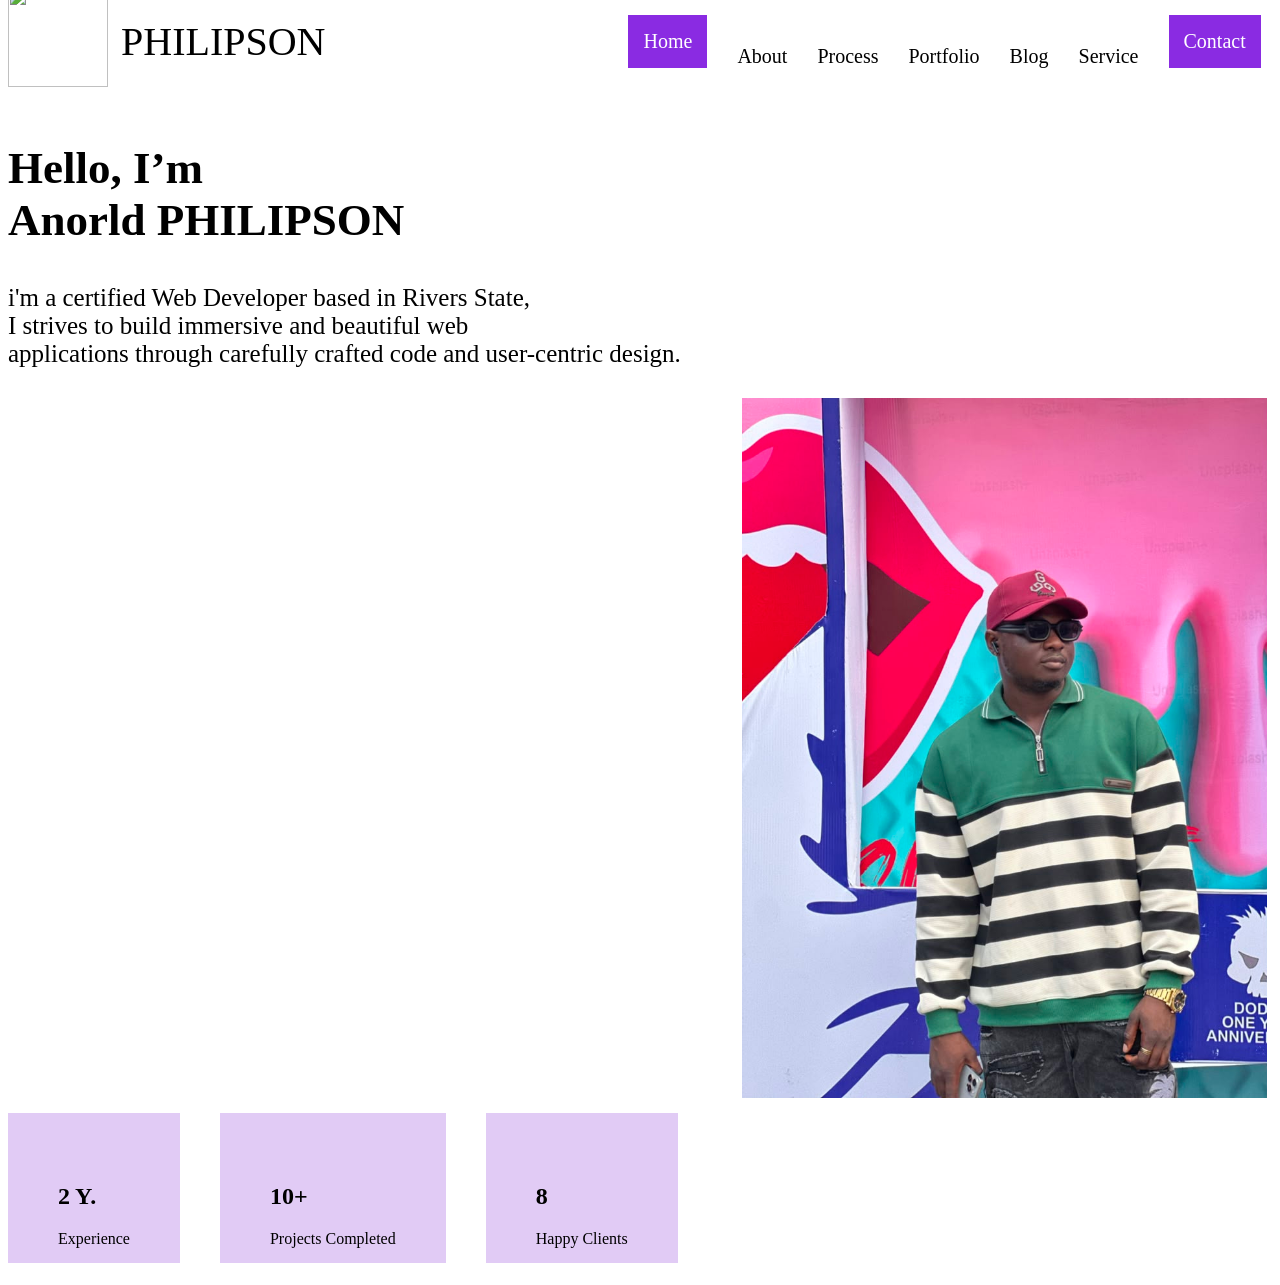
==== index.html @ 76189c3c "first commit" ====
<!DOCTYPE html>
<html lang="en">

<head>
    <meta charset="UTF-8">
    <meta name="viewport" content="width=device-width, initial-scale=1.0">
    <title>Document</title>
    <link rel="stylesheet" href="portfolio.css">
</head>

<body>
    <!-- start of nav bar -->
    <nav>
        <div>
            <img src="photo/WhatsApp Image 2026-06-20 at 7.36.29 AM.jpeg" alt="" width="100px" height="100px">
        </div>
        <div>
            <p>PHILIPSON</p>
        </div>
        <div class="pen">
            <div class="pen1">
                Home
            </div>
            <div>
                About
            </div>
            <div>
                Process
            </div>
            <div>
                Portfolio
            </div>
            <div>
                Blog
            </div>
            <div>
                Service
            </div>
            <div class="pen1">
                Contact
            </div>
        </div>
    </nav>

    <section>
        <div class="ben">
            <h1>Hello, I’m <br> Anorld PHILIPSON</h1>
            <p>i'm a certified Web Developer based in Rivers State, <br> I strives to build immersive and beautiful web
                <br> applications through carefully crafted code and user-centric design.
            </p>
            <div class="pics">
                <img src="photo/WhatsApp Image 2026-06-20 at 10.08.19 AM.jpeg" alt="" height="700px">
            </div>
        </div>
        

        <div class="box">

            <div class="box1">
                <h2>2 Y.</h2>
                <p>Experience</p>
            </div>

            <div class="box1">
                <h2>10+</h2>
                <p>Projects Completed</p>
            </div>

            <div class="box1">
                <h2>8</h2>
                <p>Happy Clients</p>
            </div>
        </div>
    </section>

</body>

</html>
---- portfolio.css ----
nav {
    background-color: white;
    display: flex;
    gap: 13px;
    align-items: center;
    padding: 30px 80;
    margin-top: -30px;
    color: black;
    font-size: 40px;
}

.pen{
    display: flex;
    justify-content: flex-end;
    gap: 30px;
    align-items: end ;
    font-size: 20px;
    margin-left: 280px;
    padding: 10px;
    /* margin-top: -80px; */
}
.pen1{
    color: white;
    background-color: blueviolet;
    padding: 15px;

    
}
.ben{
    font-size: 30px;
    
}
.ben p{
    font-size: 25px;
}
.pics{
    justify-content: flex-end;
    display: flex;
    padding: 5px;
}
.box{
    display: flex;
  align-items: center;
  background: white;
  gap: 40px;
  margin-top: 10px;
  
}
.box1{
    background-color: rgb(225, 203, 245);
    padding: 50px;
    height: 50px;
    align-items: center;
}
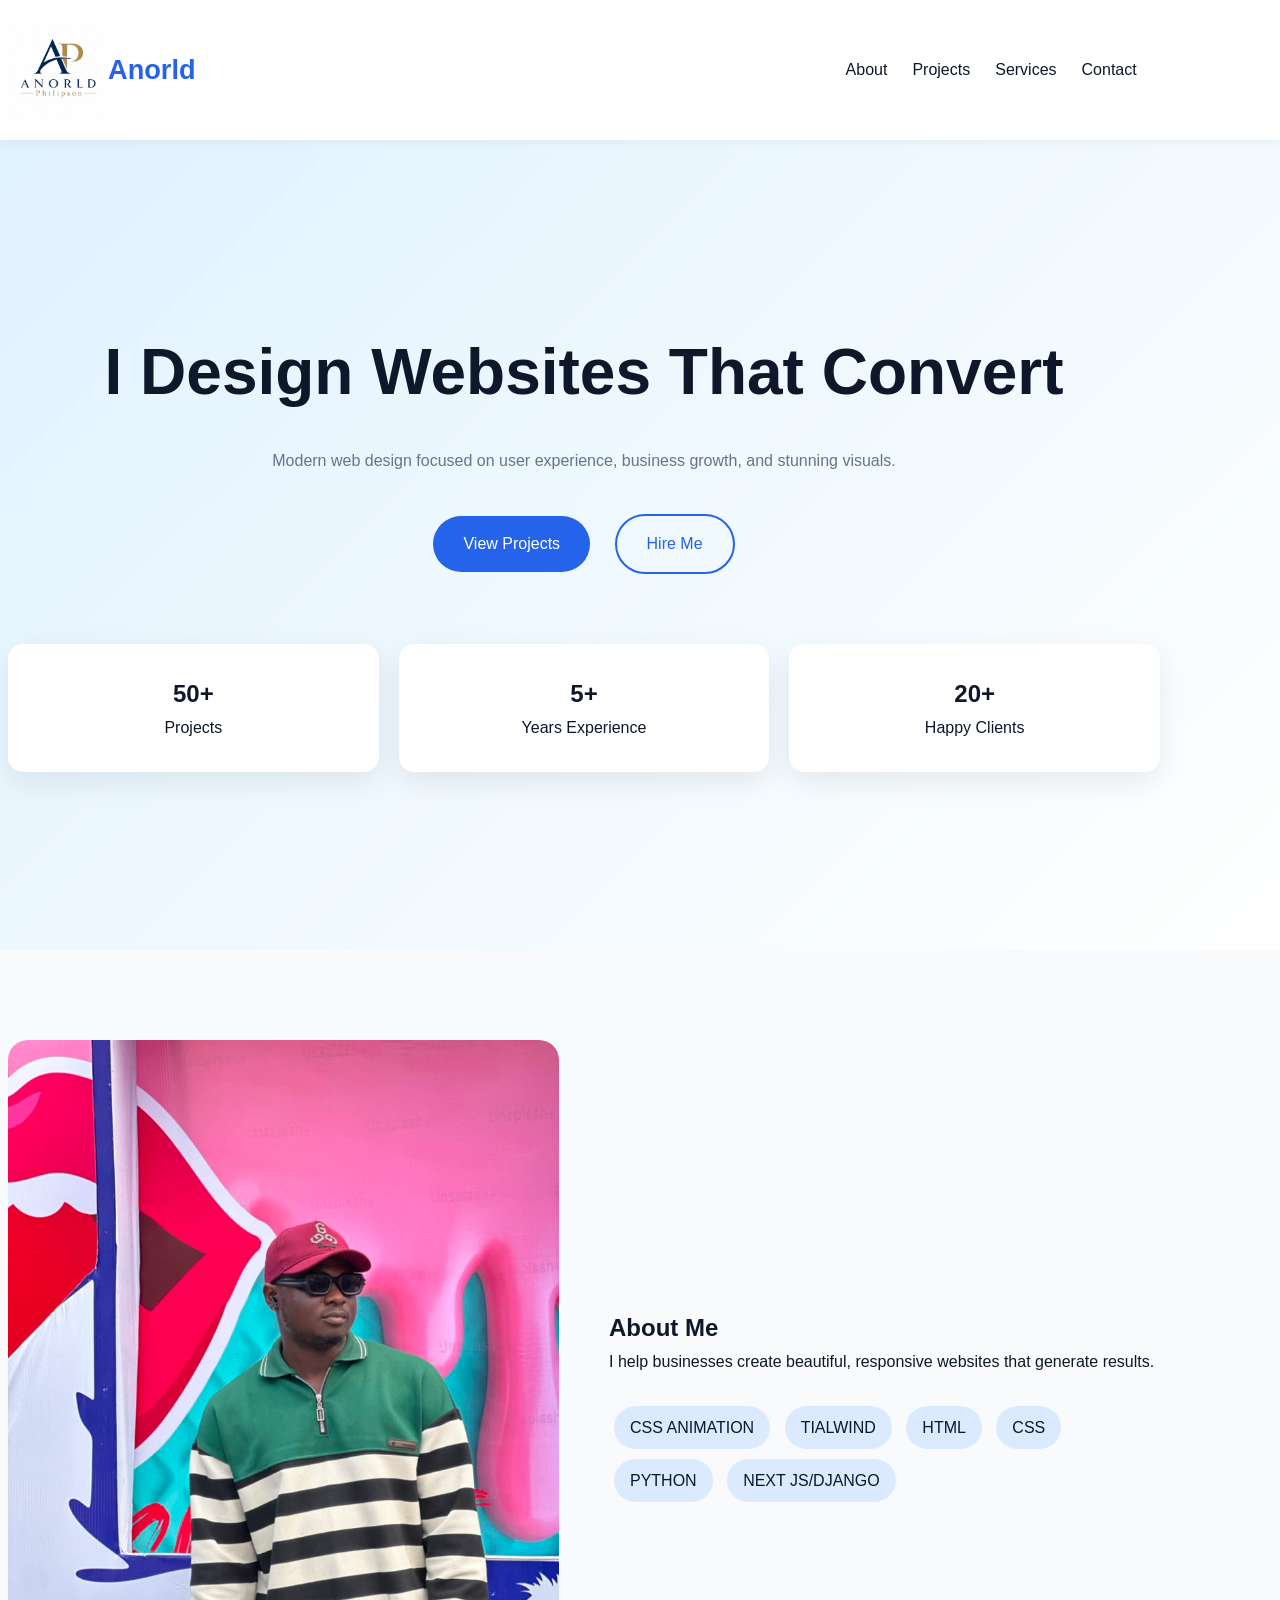
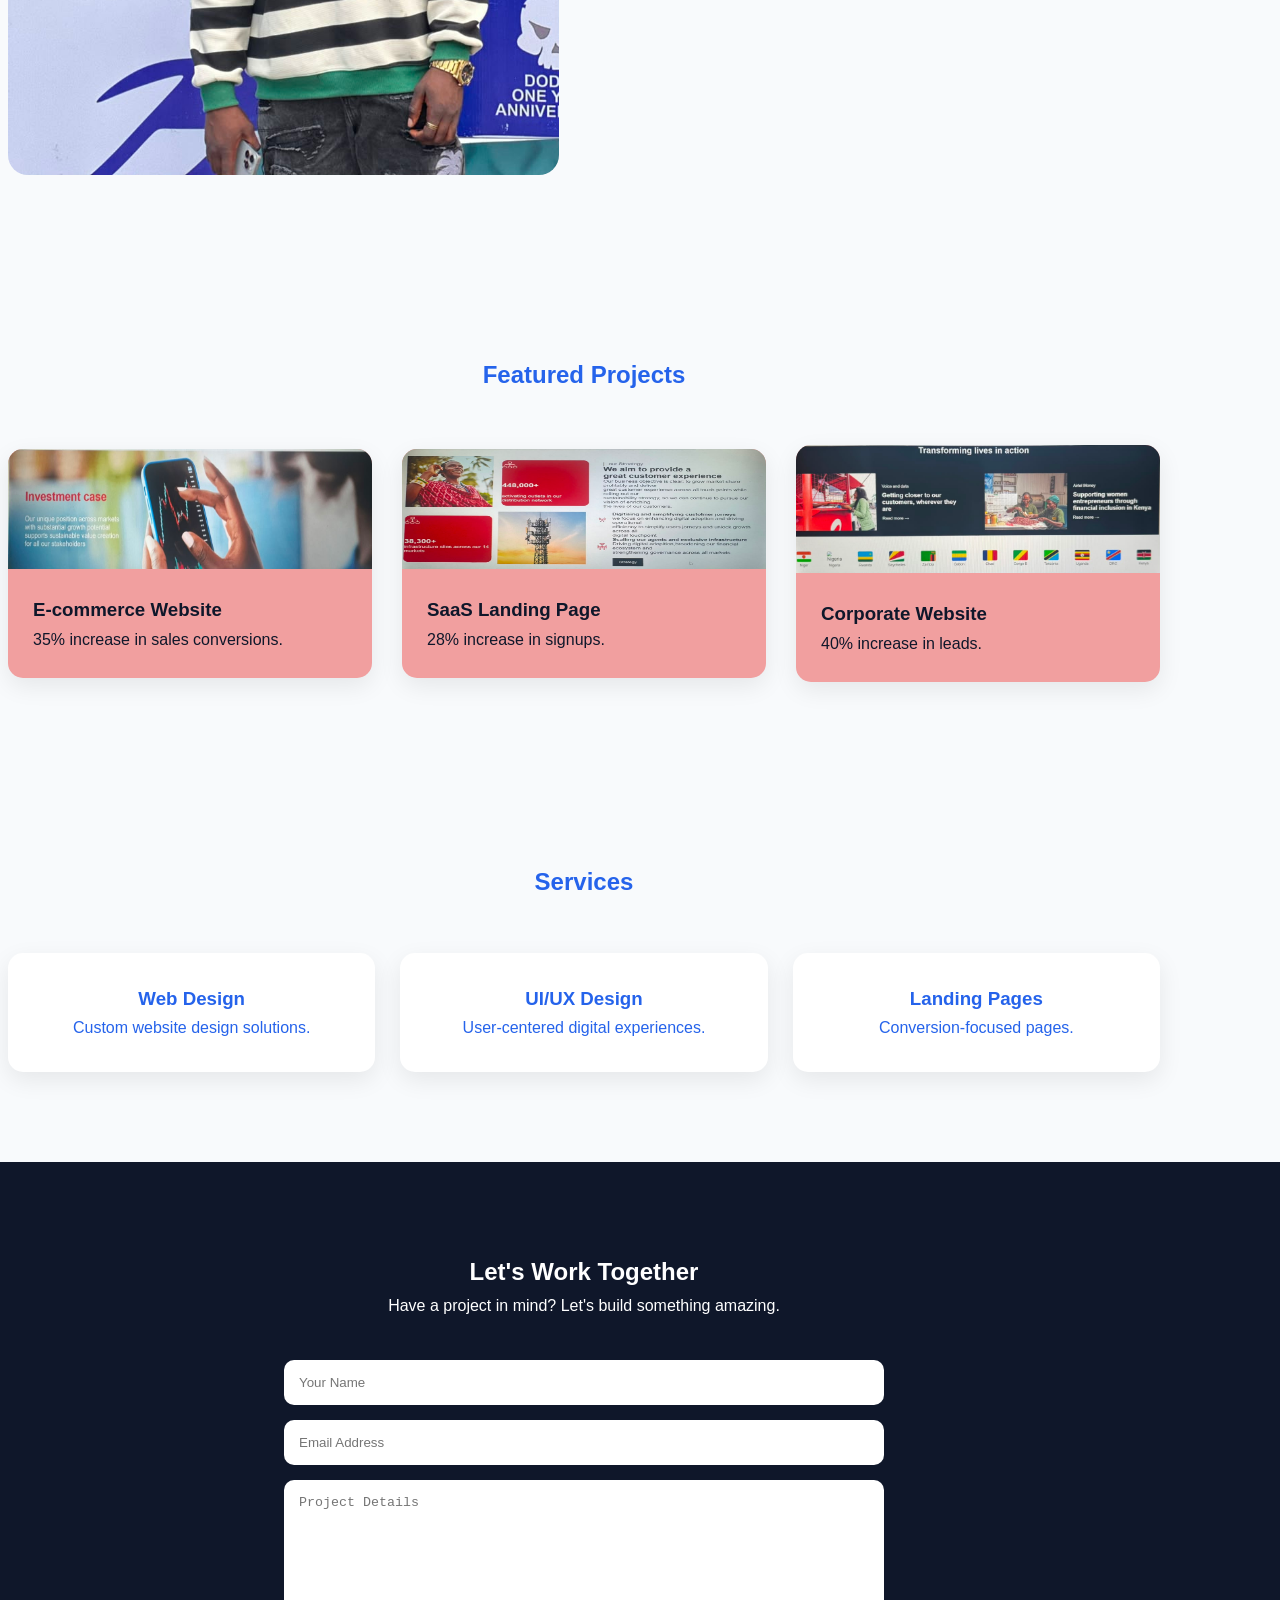
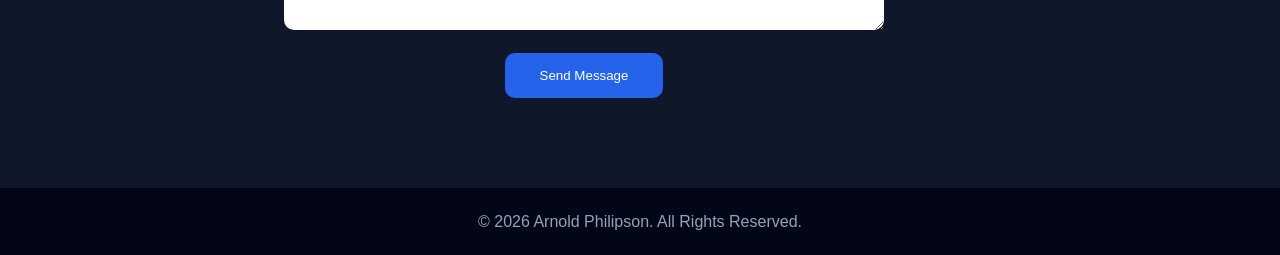
==== commit ca0afd62: "updated index file" ====
--- a/index.html
+++ b/index.html
@@ -1,78 +1,200 @@
 <!DOCTYPE html>
 <html lang="en">
-
 <head>
     <meta charset="UTF-8">
     <meta name="viewport" content="width=device-width, initial-scale=1.0">
-    <title>Document</title>
-    <link rel="stylesheet" href="portfolio.css">
+    <title>Web Designer Portfolio</title>
+<link rel="stylesheet" href="portfolio.css">
 </head>
-
-<body>
-    <!-- start of nav bar -->
-    <nav>
-        <div>
-            <img src="photo/WhatsApp Image 2026-06-20 at 7.36.29 AM.jpeg" alt="" width="100px" height="100px">
-        </div>
-        <div>
-            <p>PHILIPSON</p>
-        </div>
-        <div class="pen">
-            <div class="pen1">
-                Home
-            </div>
-            <div>
-                About
-            </div>
-            <div>
-                Process
-            </div>
-            <div>
-                Portfolio
-            </div>
-            <div>
-                Blog
-            </div>
-            <div>
-                Service
-            </div>
-            <div class="pen1">
-                Contact
-            </div>
-        </div>
-    </nav>
-
-    <section>
-        <div class="ben">
-            <h1>Hello, I’m <br> Anorld PHILIPSON</h1>
-            <p>i'm a certified Web Developer based in Rivers State, <br> I strives to build immersive and beautiful web
-                <br> applications through carefully crafted code and user-centric design.
+<body class="cain">
+
+<header>
+    <div class="container">
+        <nav>
+          <img src="photo/logo.jpeg" alt="" width="100px" height="100px">
+            <div class="logo">Anorld</div>
+            
+
+            <ul class="nav-links">
+                <li><a href="#about">About</a></li>
+                <li><a href="#projects">Projects</a></li>
+                <li><a href="#services">Services</a></li>
+                <li><a href="#contact">Contact</a></li>
+            </ul>
+        </nav>
+    </div>
+</header>
+
+<section class="hero">
+    <div class="container">
+        
+
+        <h1>I Design Websites That Convert</h1>
+        
+
+        <p>
+            Modern web design focused on user experience,
+            business growth, and stunning visuals.
+        </p>
+
+        <div class="hero-buttons">
+            <a href="#projects" class="btn primary-btn">View Projects</a>
+            <a href="#contact" class="btn secondary-btn">Hire Me</a>
+        </div>
+
+        <div class="stats">
+
+            <div class="stat">
+                <h2>50+</h2>
+                <span>Projects</span>
+            </div>
+
+            <div class="stat">
+                <h2>5+</h2>
+                <span>Years Experience</span>
+            </div>
+
+            <div class="stat">
+                <h2>20+</h2>
+                <span>Happy Clients</span>
+            </div>
+
+        </div>
+
+    </div>
+</section>
+
+<section id="about" class="about">
+    <div class="container about-wrapper">
+
+        <div class="about-image">
+            <img src="photo/WhatsApp Image 2026-06-20 at 10.08.19 AM.jpeg" alt="">
+        </div>
+
+        <div class="about-content">
+            <h2>About Me</h2>
+
+            <p>
+                I help businesses create beautiful,
+                responsive websites that generate results.
             </p>
-            <div class="pics">
-                <img src="photo/WhatsApp Image 2026-06-20 at 10.08.19 AM.jpeg" alt="" height="700px">
-            </div>
-        </div>
-        
-
-        <div class="box">
-
-            <div class="box1">
-                <h2>2 Y.</h2>
-                <p>Experience</p>
-            </div>
-
-            <div class="box1">
-                <h2>10+</h2>
-                <p>Projects Completed</p>
-            </div>
-
-            <div class="box1">
-                <h2>8</h2>
-                <p>Happy Clients</p>
-            </div>
-        </div>
-    </section>
+
+            <div class="skills">
+                <span>CSS ANIMATION</span>
+                <span>TIALWIND</span>
+                <span>HTML</span>
+                <span>CSS</span>
+                <span>PYTHON</span>
+                <span>NEXT JS/DJANGO</span>
+            </div>
+        </div>
+
+    </div>
+</section>
+
+<section id="projects" class="projects">
+
+    <div class="container">
+
+        <div class="section-heading">
+            <h2>Featured Projects</h2>
+        </div>
+
+        <div class="project-grid">
+
+            <article class="project-card">
+                <img src="photo/WhatsApp Image 2026-06-25 at 12.40.47 AM.jpeg" alt="" height="120px">
+                <div class="card-content">
+                    <h3>E-commerce Website</h3>
+                    <p>35% increase in sales conversions.</p>
+                </div>
+            </article>
+
+            <article class="project-card">
+                <img src="photo/WhatsApp Image 2026-06-25 at 12.40.47 AM (2).jpeg" alt="" height="120px">
+                <div class="card-content">
+                    <h3>SaaS Landing Page</h3>
+                    <p>28% increase in signups.</p>
+                </div>
+            </article>
+
+            <article class="project-card">
+                <img src="photo/WhatsApp Image 2026-06-25 at 12.40.47 AM (1).jpeg" alt="">
+                <div class="card-content">
+                    <h3>Corporate Website</h3>
+                    <p>40% increase in leads.</p>
+                </div>
+            </article>
+
+        </div>
+
+    </div>
+
+</section>
+
+<section id="services" class="services">
+
+    <div class="container">
+
+        <div class="section-heading">
+            <h2>Services</h2>
+        </div>
+
+        <div class="services-grid">
+
+            <div class="service-box">
+                <h3>Web Design</h3>
+                <p>Custom website design solutions.</p>
+            </div>
+
+            <div class="service-box">
+                <h3>UI/UX Design</h3>
+                <p>User-centered digital experiences.</p>
+            </div>
+
+            <div class="service-box">
+                <h3>Landing Pages</h3>
+                <p>Conversion-focused pages.</p>
+            </div>
+
+        </div>
+
+    </div>
+
+</section>
+
+<section id="contact" class="contact">
+
+    <div class="container">
+
+        <h2>Let's Work Together</h2>
+
+        <p>
+            Have a project in mind?
+            Let's build something amazing.
+        </p>
+
+        <form class="contact-form">
+
+            <input type="text" placeholder="Your Name">
+
+            <input type="email" placeholder="Email Address">
+
+            <textarea placeholder="Project Details"></textarea>
+
+            <button type="submit">
+                Send Message
+            </button>
+
+        </form>
+
+    </div>
+
+</section>
+
+<footer>
+    <p>© 2026 Arnold Philipson. All Rights Reserved.</p>
+</footer>
 
 </body>
-
 </html>
--- a/portfolio.css
+++ b/portfolio.css
@@ -1,54 +1,282 @@
-nav {
-    background-color: white;
-    display: flex;
-    gap: 13px;
-    align-items: center;
-    padding: 30px 80;
-    margin-top: -30px;
-    color: black;
-    font-size: 40px;
-}
-
-.pen{
-    display: flex;
-    justify-content: flex-end;
-    gap: 30px;
-    align-items: end ;
-    font-size: 20px;
-    margin-left: 280px;
-    padding: 10px;
-    /* margin-top: -80px; */
-}
-.pen1{
-    color: white;
-    background-color: blueviolet;
-    padding: 15px;
-
+/* RESET */
+
+*{
+    margin:0;
+    padding:0;
+    box-sizing:border-box;
+}
+
+/* VARIABLES */
+
+:root{
+    --primary:#2563eb;
+    --dark:#0f172a;
+    --light:#f8fafc;
+    --gray:#64748b;
+    --white:#ffffff;
+}
+
+/* GLOBAL */
+
+body{
+    font-family:Arial, sans-serif;
+    background:var(--light);
+    color:var(--dark);
+    line-height:1.7;
+}
+.cain{
+    /* overflow: hidden; */
+}
+
+.container{
+    width:90%;
+    max-width:1200px;
+    margin:auto;
+    margin-right: 120px;
     
-}
-.ben{
-    font-size: 30px;
     
 }
-.ben p{
-    font-size: 25px;
-}
-.pics{
-    justify-content: flex-end;
-    display: flex;
-    padding: 5px;
-}
-.box{
-    display: flex;
-  align-items: center;
-  background: white;
-  gap: 40px;
-  margin-top: 10px;
-  
-}
-.box1{
-    background-color: rgb(225, 203, 245);
-    padding: 50px;
-    height: 50px;
-    align-items: center;
+
+
+section{
+    padding:90px 0;
+}
+
+img{
+    width:100%;
+    display:block;
+}
+
+/* HEADER */
+
+header{
+    background:#fff;
+    box-shadow:0 2px 10px rgba(0,0,0,.05);
+    position:sticky;
+    top:0;
+}
+
+nav{
+    display:flex;
+    justify-content:space-between;
+    align-items:center;
+    padding:20px 0;
+}
+
+.logo{
+    font-size:1.7rem;
+    font-weight:bold;
+    color:var(--primary);
+    margin-right: 650px;
+}
+
+.hp{
+    margin-right: 100px;
+}
+
+.nav-links{
+    display:flex;
+    gap:25px;
+    list-style:none;
+    margin-right: 180px;
+}
+
+.nav-links a{
+    text-decoration:none;
+    color:var(--dark);
+}
+
+/* HERO */
+
+.hero{
+    min-height:90vh;
+    display:flex;
+    align-items:center;
+    text-align:center;
+    background:linear-gradient(
+        135deg,
+        #e0f2fe,
+        #ffffff
+    );
+}
+
+.hero h1{
+    font-size:4rem;
+    margin-bottom:20px;
+}
+
+.hero p{
+    max-width:700px;
+    margin:auto;
+    color:var(--gray);
+}
+
+.hero-buttons{
+    margin-top:30px;
+}
+
+.btn{
+    display:inline-block;
+    padding:14px 30px;
+    border-radius:50px;
+    text-decoration:none;
+    margin:10px;
+}
+
+.primary-btn{
+    background:var(--primary);
+    color:white;
+}
+
+.secondary-btn{
+    border:2px solid var(--primary);
+    color:var(--primary);
+}
+
+/* STATS */
+
+.stats{
+    display:grid;
+    grid-template-columns:repeat(3,1fr);
+    gap:20px;
+    margin-top:60px;
+}
+
+.stat{
+    background:white;
+    padding:30px;
+    border-radius:15px;
+    box-shadow:0 10px 30px rgba(0,0,0,.08);
+}
+
+/* ABOUT */
+
+.about-wrapper{
+    display:grid;
+    grid-template-columns:1fr 1fr;
+    gap:50px;
+    align-items:center;
+}
+
+.about-image img{
+    border-radius:20px;
+}
+
+.skills{
+    margin-top:25px;
+}
+
+.skills span{
+    display:inline-block;
+    padding:8px 16px;
+    margin:5px;
+    background:#dbeafe;
+    border-radius:30px;
+}
+
+/* PROJECTS */
+
+.section-heading{
+    text-align:center;
+    margin-bottom:50px;
+    color: #2563eb;
+}
+
+.project-grid{
+    display:grid;
+    grid-template-columns:repeat(auto-fit,minmax(320px,1fr));
+    gap:30px;align-items: center;
+}
+
+.project-card{
+    background:rgb(241, 159, 159);
+    overflow:hidden;
+    border-radius:15px;
+    box-shadow:0 8px 25px rgba(0,0,0,.08);
+}
+
+.card-content{
+    padding:25px;
+}
+
+/* SERVICES */
+
+.services-grid{
+    display:grid;
+    grid-template-columns:repeat(auto-fit,minmax(280px,1fr));
+    gap:25px;
+    color: #2563eb;
+}
+
+.service-box{
+    background:white;
+    padding:30px;
+    border-radius:15px;
+    text-align:center;
+    box-shadow:0 8px 25px rgba(0,0,0,.08);
+}
+
+/* CONTACT */
+
+.contact{
+    background:var(--dark);
+    color:white;
+    text-align:center;
+}
+
+.contact-form{
+    max-width:600px;
+    margin:40px auto 0;
+}
+
+.contact-form input,
+.contact-form textarea{
+    width:100%;
+    padding:15px;
+    margin-bottom:15px;
+    border:none;
+    border-radius:10px;
+}
+
+.contact-form textarea{
+    min-height:150px;
+}
+
+.contact-form button{
+    background:var(--primary);
+    color:white;
+    border:none;
+    padding:15px 35px;
+    border-radius:10px;
+    cursor:pointer;
+}
+
+/* FOOTER */
+
+footer{
+    background:#020617;
+    color:#94a3b8;
+    text-align:center;
+    padding:20px;
+}
+
+/* RESPONSIVE */
+
+@media(max-width:768px){
+
+    .hero h1{
+        font-size:2.5rem;
+    }
+
+    .about-wrapper{
+        grid-template-columns:1fr;
+    }
+
+    .stats{
+        grid-template-columns:1fr;
+    }
+
+    .nav-links{
+        display:none;
+    }
 }
